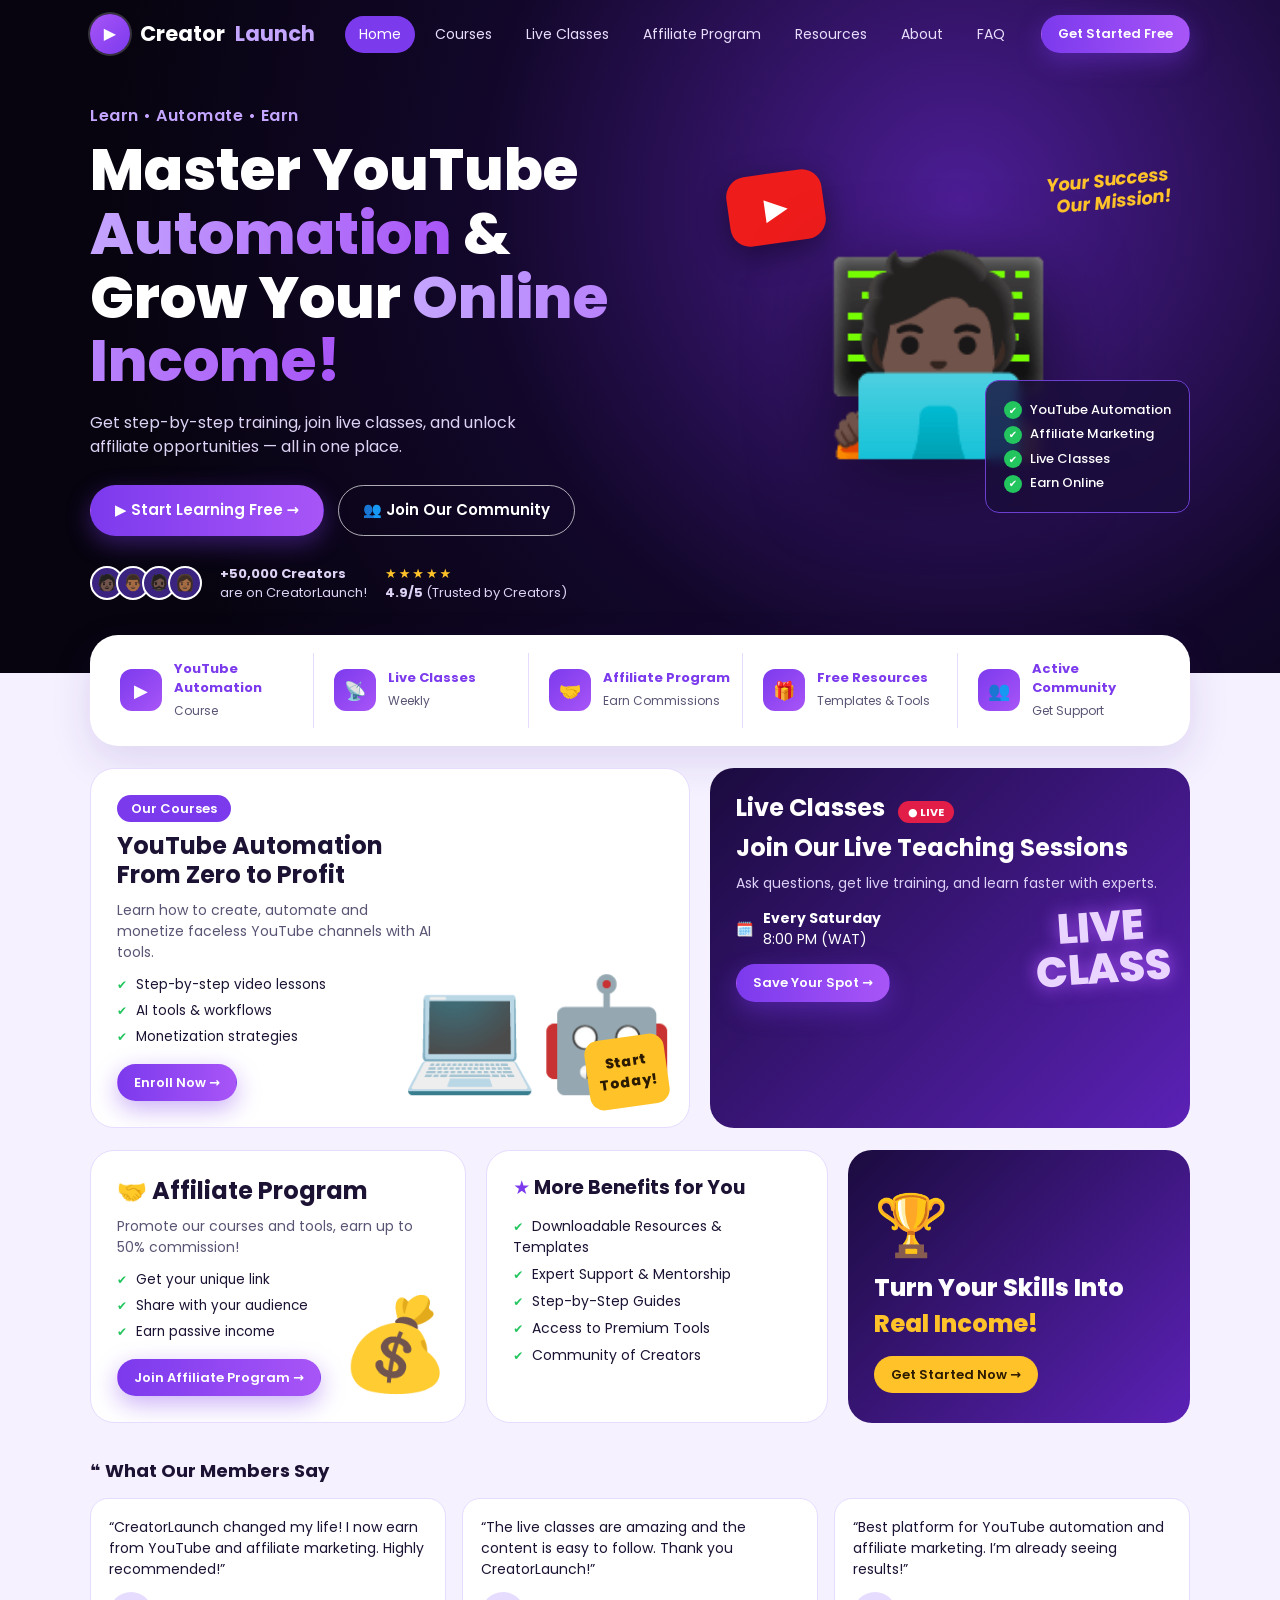
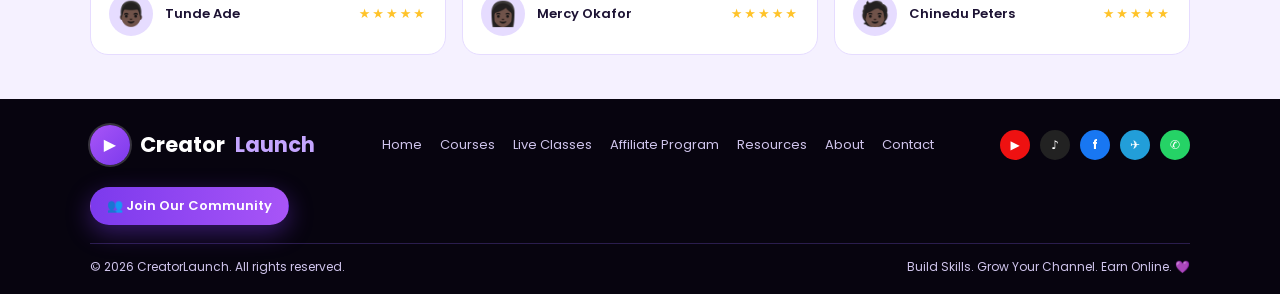
==== index.html @ 9a05396f "Rename CreatorLaunch Website.html to index.html" ====
<!DOCTYPE html>
<html lang="en">
<head>
<meta charset="utf-8">
<meta name="viewport" content="width=device-width, initial-scale=1, viewport-fit=cover">
<title>CreatorLaunch – Learn, Automate, Earn</title>
<link rel="stylesheet" href="https://fonts.googleapis.com/css2?family=Poppins:wght@400;500;600;700;800&display=swap">
<style>
:root{--bg:#07040f;--p:#7c3aed;--p2:#a855f7;--pl:#c4a5ff;--ink:#1c1233;--soft:#f5f1ff;--card:#fff;--muted:#5b5575;--gold:#ffc329;--green:#22c55e;--line:#e6dcff;
box-sizing:border-box;padding-top:env(safe-area-inset-top,0px);padding-bottom:env(safe-area-inset-bottom,0px)}
@media (prefers-color-scheme:dark){:root:not([data-theme="light"]){--soft:#150c2a;--card:#1d1238;--ink:#f3edff;--muted:#b9aedb;--line:#33215f}}
*{box-sizing:border-box;margin:0;padding:0}
html{scroll-behavior:smooth;scroll-padding-top:env(safe-area-inset-top,0px)}
body{font-family:Poppins,system-ui,sans-serif;background:var(--soft);color:var(--ink);line-height:1.5}
a{color:inherit;text-decoration:none}
.wrap{max-width:1140px;margin:0 auto;padding:0 20px}
.dark{background:radial-gradient(circle at 75% 30%,#4c1d95 0,#12072a 45%,#07040f 80%);color:#fff}
nav{display:flex;align-items:center;gap:22px;padding:14px 0;flex-wrap:wrap}
.logo{display:flex;align-items:center;gap:10px;font-weight:700;font-size:21px}
.logo b{color:var(--pl)}
.logo i{font-style:normal;width:40px;height:40px;border-radius:50%;background:linear-gradient(135deg,var(--p2),var(--p));display:grid;place-items:center;font-size:16px;box-shadow:0 0 0 2px #ffffff30}
.links{display:flex;gap:6px;margin-left:auto;font-size:14px;flex-wrap:wrap}
.links a{padding:8px 14px;border-radius:999px;color:#e8defc}
.links a.on,.links a:hover{background:var(--p);color:#fff}
.btn{display:inline-flex;align-items:center;gap:8px;padding:13px 24px;border-radius:999px;font-weight:600;font-size:15px;border:1.5px solid transparent;cursor:pointer;font-family:inherit}
.btn.pri{background:linear-gradient(90deg,var(--p),var(--p2));color:#fff;box-shadow:0 8px 24px #7c3aed66}
.btn.out{border-color:#ffffffaa;color:#fff;background:transparent}
.btn.gold{background:var(--gold);color:#2b1a00}
.btn.sm{padding:8px 16px;font-size:13px}
.hero{display:grid;grid-template-columns:1.15fr 1fr;gap:20px;align-items:center;padding:36px 0 70px}
.tag{color:var(--pl);font-weight:600;letter-spacing:.5px;margin-bottom:10px}
h1{font-size:clamp(34px,5.4vw,58px);line-height:1.1;font-weight:800}
h1 span{background:linear-gradient(90deg,var(--pl),var(--p2));-webkit-background-clip:text;background-clip:text;color:transparent}
.hero p.lead{margin:18px 0 26px;color:#ddd3f5;max-width:440px}
.cta{display:flex;gap:14px;flex-wrap:wrap}
.proof{display:flex;gap:18px;align-items:center;margin-top:28px;font-size:13px;color:#ddd3f5;flex-wrap:wrap}
.avs{display:flex}.avs span{width:34px;height:34px;border-radius:50%;border:2px solid #fff;margin-left:-8px;display:grid;place-items:center;font-size:16px;background:#3b2380}
.avs span:first-child{margin-left:0}
.stars{color:var(--gold);letter-spacing:2px}
.visual{position:relative;min-height:380px;display:grid;place-items:center}
.person{font-size:190px;filter:drop-shadow(0 20px 40px #0008)}
.yt{position:absolute;top:10px;left:8%;background:#ef1c1c;color:#fff;width:96px;height:70px;border-radius:20px;display:grid;place-items:center;font-size:30px;transform:rotate(-8deg);box-shadow:0 10px 30px #0006}
.checks{position:absolute;right:0;bottom:30px;background:#1a0d3acc;border:1px solid #6d3fd1;border-radius:14px;padding:14px 18px;font-size:13px;font-weight:500;backdrop-filter:blur(6px)}
.checks div::before{content:"✔";background:var(--green);color:#fff;border-radius:50%;width:18px;height:18px;display:inline-grid;place-items:center;font-size:10px;margin-right:8px}
.checks div{margin:5px 0}
.mission{position:absolute;right:4%;top:6px;color:var(--gold);font-weight:700;font-style:italic;text-align:right;transform:rotate(-6deg);font-size:18px;line-height:1.2}
.strip{margin-top:-38px;background:var(--card);border-radius:28px;box-shadow:0 14px 40px #4c1d9522;padding:18px;display:grid;grid-template-columns:repeat(5,1fr);gap:8px;position:relative}
.strip div{display:flex;gap:12px;align-items:center;padding:6px 12px;border-right:1px solid var(--line)}
.strip div:last-child{border:0}
.ic{width:42px;height:42px;border-radius:12px;background:linear-gradient(135deg,var(--p),var(--p2));display:grid;place-items:center;color:#fff;font-size:18px;flex:none}
.strip b{display:block;font-size:13px;color:var(--p)}.strip small{color:var(--muted);font-size:12px}
.grid{display:grid;gap:20px;margin-top:22px}
.g2{grid-template-columns:1.25fr 1fr}.g3{grid-template-columns:1.1fr 1fr 1fr}
.card{background:var(--card);border-radius:24px;padding:26px;border:1px solid var(--line);position:relative;overflow:hidden}
.card.d{background:linear-gradient(135deg,#1b0b3f,#5b21b6);color:#fff;border:0}
.badge{display:inline-block;background:var(--p);color:#fff;padding:4px 14px;border-radius:999px;font-size:13px;font-weight:600;margin-bottom:10px}
.live{background:#e11d48;color:#fff;font-size:11px;padding:3px 10px;border-radius:999px;margin-left:8px;font-weight:700}
h2{font-size:24px;line-height:1.2;font-weight:700}
.card p{color:var(--muted);font-size:14px;margin:10px 0}
.card.d p{color:#dcd0f7}
ul.ck{list-style:none;margin:12px 0 16px;font-size:13.5px}
ul.ck li{margin:6px 0}
ul.ck li::before{content:"✔";color:var(--green);margin-right:9px;font-size:12px}
.deco{position:absolute;right:14px;bottom:10px;font-size:110px;opacity:.95}
.sticker{position:absolute;right:22px;bottom:20px;background:var(--gold);color:#2b1a00;font-weight:800;padding:14px 12px;border-radius:14px;transform:rotate(-8deg);text-align:center;font-size:14px}
.copy{max-width:58%}
.when{display:flex;gap:10px;align-items:center;font-size:14px;margin:14px 0}
.glow{font-size:42px;font-weight:800;color:#e9d5ff;text-shadow:0 0 18px #a855f7;position:absolute;right:20px;top:50%;transform:translateY(-50%) rotate(-4deg);text-align:center;line-height:1}
.promo{display:flex;flex-direction:column;justify-content:center;font-size:24px;font-weight:800}
.promo span{color:var(--gold)}
h3{font-size:18px;font-weight:700;margin-bottom:12px}
h3.m{margin:34px 0 14px}
.tm{display:grid;grid-template-columns:repeat(3,1fr);gap:16px}
.t{background:var(--card);border:1px solid var(--line);border-radius:18px;padding:18px;font-size:14px}
.who{display:flex;align-items:center;gap:12px;margin-top:12px;font-size:13px;font-weight:600}
.who i{font-style:normal;width:44px;height:44px;border-radius:50%;background:var(--line);display:grid;place-items:center;font-size:24px}
.who .stars{margin-left:auto;font-size:13px}
footer{margin-top:44px;background:var(--bg);color:#cfc4ec;padding:26px 0 18px;font-size:13px}
footer .row{display:flex;gap:22px;align-items:center;flex-wrap:wrap}
footer nav2{display:flex;gap:18px;flex-wrap:wrap;margin:0 auto}
.soc{display:flex;gap:10px}.soc span{width:30px;height:30px;border-radius:50%;display:grid;place-items:center;color:#fff;font-weight:700;font-size:12px}
.copyr{display:flex;justify-content:space-between;border-top:1px solid #2a1d4d;margin-top:18px;padding-top:14px;font-size:12px;gap:10px;flex-wrap:wrap}
a:focus-visible,.btn:focus-visible{outline:3px solid var(--gold);outline-offset:2px}
@media(max-width:860px){
.hero,.g2,.g3,.tm{grid-template-columns:1fr}
.strip{grid-template-columns:1fr 1fr}.strip div{border:0}
.links{margin-left:0}.copy{max-width:100%}.deco,.sticker,.glow{position:static;display:block;margin-top:10px;transform:none}
.visual{min-height:300px}.person{font-size:140px}}
</style>
</head>
<body>
<header class="dark">
<div class="wrap">
<nav>
<a class="logo" href="#home"><i>▶</i>Creator<b>Launch</b></a>
<div class="links">
<a class="on" href="#home">Home</a><a href="#courses">Courses</a><a href="#live">Live Classes</a><a href="#affiliate">Affiliate Program</a><a href="#resources">Resources</a><a href="#about">About</a><a href="#faq">FAQ</a>
</div>
<a class="btn pri sm" href="#courses">Get Started Free</a>
</nav>
<section class="hero" id="home">
<div>
<p class="tag">Learn • Automate • Earn</p>
<h1>Master YouTube <span>Automation</span> &amp; Grow Your <span>Online Income!</span></h1>
<p class="lead">Get step-by-step training, join live classes, and unlock affiliate opportunities — all in one place.</p>
<div class="cta">
<a class="btn pri" href="#courses">▶ Start Learning Free →</a>
<a class="btn out" href="#community">👥 Join Our Community</a>
</div>
<div class="proof">
<div class="avs"><span>🧑🏿</span><span>👨🏾</span><span>🧔🏿</span><span>👩🏾</span></div>
<span><b>+50,000 Creators</b><br>are on CreatorLaunch!</span>
<span><span class="stars">★★★★★</span><br><b>4.9/5</b> (Trusted by Creators)</span>
</div>
</div>
<div class="visual">
<div class="mission">Your Success<br>Our Mission!</div>
<div class="yt">▶</div>
<div class="person">🧑🏿‍💻</div>
<div class="checks"><div>YouTube Automation</div><div>Affiliate Marketing</div><div>Live Classes</div><div>Earn Online</div></div>
</div>
</section>
</div>
</header>

<main class="wrap">
<div class="strip" id="resources">
<div><span class="ic">▶</span><span><b>YouTube Automation</b><small>Course</small></span></div>
<div><span class="ic">📡</span><span><b>Live Classes</b><small>Weekly</small></span></div>
<div><span class="ic">🤝</span><span><b>Affiliate Program</b><small>Earn Commissions</small></span></div>
<div><span class="ic">🎁</span><span><b>Free Resources</b><small>Templates &amp; Tools</small></span></div>
<div><span class="ic">👥</span><span><b>Active Community</b><small>Get Support</small></span></div>
</div>

<div class="grid g2">
<section class="card" id="courses">
<span class="badge">Our Courses</span>
<div class="copy">
<h2>YouTube Automation From Zero to Profit</h2>
<p>Learn how to create, automate and monetize faceless YouTube channels with AI tools.</p>
<ul class="ck"><li>Step-by-step video lessons</li><li>AI tools &amp; workflows</li><li>Monetization strategies</li></ul>
<a class="btn pri sm" href="#">Enroll Now →</a>
</div>
<span class="deco">💻🤖</span>
<span class="sticker">Start<br>Today!</span>
</section>
<section class="card d" id="live">
<h2>Live Classes <span class="live">● LIVE</span></h2>
<h2 style="margin-top:12px">Join Our Live Teaching Sessions</h2>
<p>Ask questions, get live training, and learn faster with experts.</p>
<div class="when">🗓️ <span><b>Every Saturday</b><br>8:00 PM (WAT)</span></div>
<a class="btn pri sm" href="#">Save Your Spot →</a>
<div class="glow">LIVE<br>CLASS</div>
</section>
</div>

<div class="grid g3">
<section class="card" id="affiliate">
<h2>🤝 Affiliate Program</h2>
<p>Promote our courses and tools, earn up to 50% commission!</p>
<ul class="ck" style="max-width:60%"><li>Get your unique link</li><li>Share with your audience</li><li>Earn passive income</li></ul>
<a class="btn pri sm" href="#">Join Affiliate Program →</a>
<span class="deco" style="font-size:90px">💰</span>
</section>
<section class="card">
<h2 style="font-size:19px"><span style="color:var(--p)">★</span> More Benefits for You</h2>
<ul class="ck" style="margin-top:16px;font-size:14px"><li>Downloadable Resources &amp; Templates</li><li>Expert Support &amp; Mentorship</li><li>Step-by-Step Guides</li><li>Access to Premium Tools</li><li>Community of Creators</li></ul>
</section>
<section class="card d promo">
<span style="font-size:60px">🏆</span>
Turn Your Skills Into <span>Real Income!</span>
<a class="btn gold sm" style="margin-top:14px;align-self:flex-start" href="#courses">Get Started Now →</a>
</section>
</div>

<h3 class="m" id="community">❝ What Our Members Say</h3>
<div class="tm">
<div class="t">“CreatorLaunch changed my life! I now earn from YouTube and affiliate marketing. Highly recommended!”<div class="who"><i>👨🏿</i>Tunde Ade<span class="stars">★★★★★</span></div></div>
<div class="t">“The live classes are amazing and the content is easy to follow. Thank you CreatorLaunch!”<div class="who"><i>👩🏿</i>Mercy Okafor<span class="stars">★★★★★</span></div></div>
<div class="t">“Best platform for YouTube automation and affiliate marketing. I’m already seeing results!”<div class="who"><i>🧑🏿</i>Chinedu Peters<span class="stars">★★★★★</span></div></div>
</div>
<span id="about"></span><span id="faq"></span>
</main>

<footer>
<div class="wrap">
<div class="row">
<a class="logo" href="#home" style="color:#fff"><i>▶</i>Creator<b>Launch</b></a>
<nav2><a href="#home">Home</a><a href="#courses">Courses</a><a href="#live">Live Classes</a><a href="#affiliate">Affiliate Program</a><a href="#resources">Resources</a><a href="#about">About</a><a href="#faq">Contact</a></nav2>
<div class="soc"><span style="background:#e11">▶</span><span style="background:#222">♪</span><span style="background:#1877f2">f</span><span style="background:#229ed9">✈</span><span style="background:#25d366">✆</span></div>
<a class="btn pri sm" href="#community">👥 Join Our Community</a>
</div>
<div class="copyr"><span>© 2026 CreatorLaunch. All rights reserved.</span><span>Build Skills. Grow Your Channel. Earn Online. 💜</span></div>
</div>
</footer>
</body>
</html>
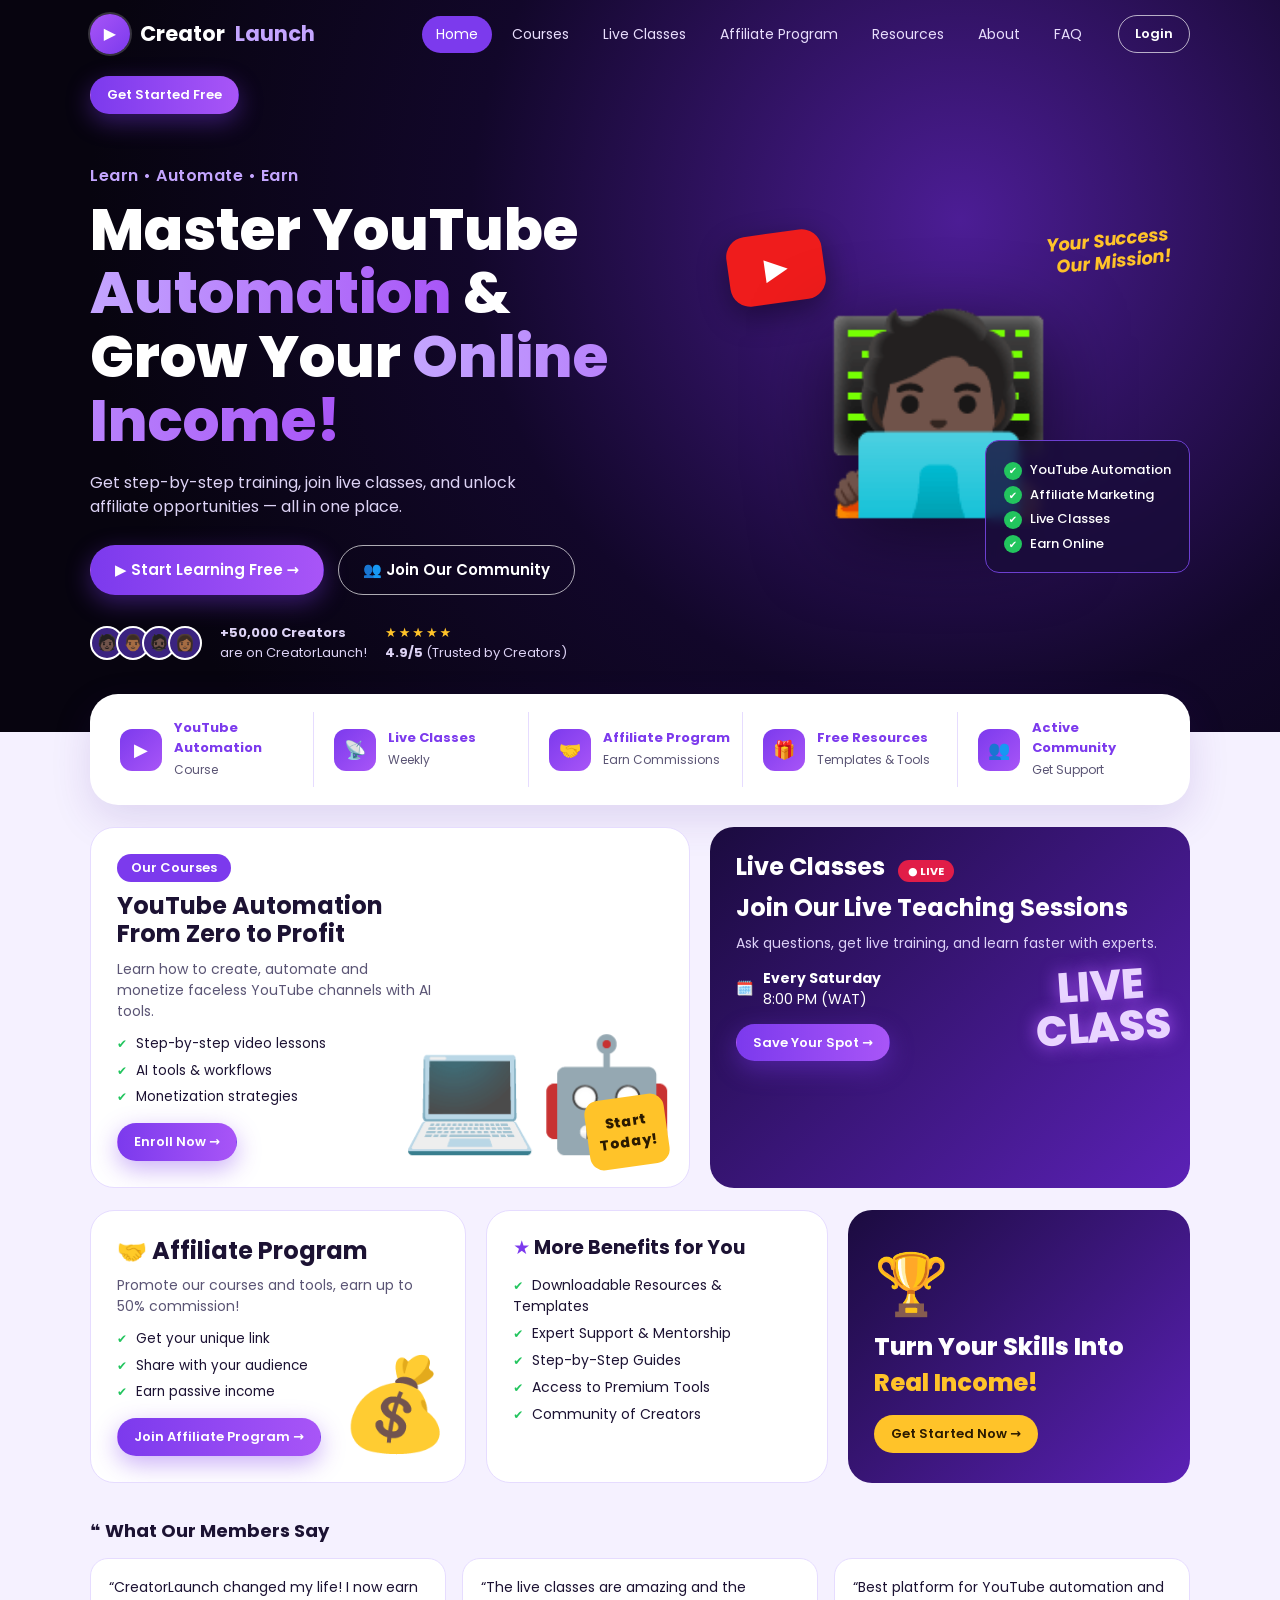
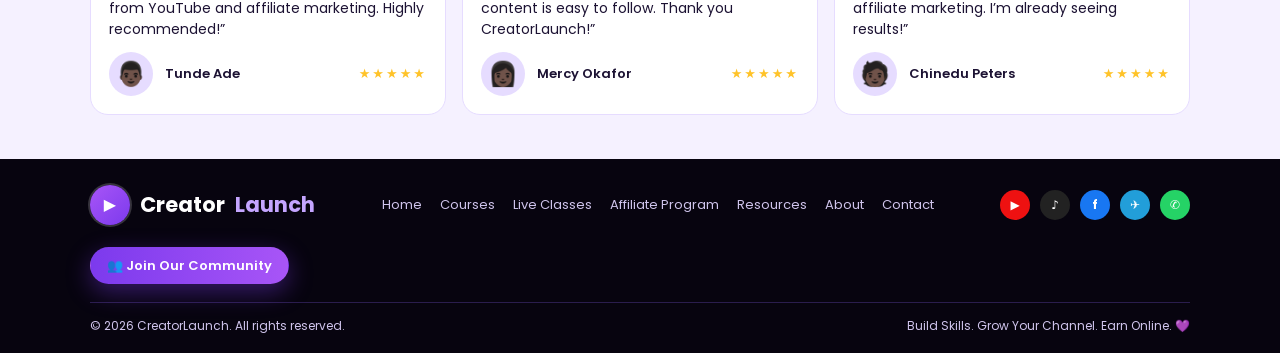
==== commit f80a2e34: "Add files via upload" ====
--- a/index.html
+++ b/index.html
@@ -96,7 +96,8 @@
 <div class="links">
 <a class="on" href="#home">Home</a><a href="#courses">Courses</a><a href="#live">Live Classes</a><a href="#affiliate">Affiliate Program</a><a href="#resources">Resources</a><a href="#about">About</a><a href="#faq">FAQ</a>
 </div>
-<a class="btn pri sm" href="#courses">Get Started Free</a>
+<a class="btn out sm" href="auth.html">Login</a>
+<a class="btn pri sm" href="auth.html?signup">Get Started Free</a>
 </nav>
 <section class="hero" id="home">
 <div>
@@ -104,8 +105,8 @@
 <h1>Master YouTube <span>Automation</span> &amp; Grow Your <span>Online Income!</span></h1>
 <p class="lead">Get step-by-step training, join live classes, and unlock affiliate opportunities — all in one place.</p>
 <div class="cta">
-<a class="btn pri" href="#courses">▶ Start Learning Free →</a>
-<a class="btn out" href="#community">👥 Join Our Community</a>
+<a class="btn pri" href="auth.html?signup">▶ Start Learning Free →</a>
+<a class="btn out" href="auth.html?signup">👥 Join Our Community</a>
 </div>
 <div class="proof">
 <div class="avs"><span>🧑🏿</span><span>👨🏾</span><span>🧔🏿</span><span>👩🏾</span></div>
@@ -139,7 +140,7 @@
 <h2>YouTube Automation From Zero to Profit</h2>
 <p>Learn how to create, automate and monetize faceless YouTube channels with AI tools.</p>
 <ul class="ck"><li>Step-by-step video lessons</li><li>AI tools &amp; workflows</li><li>Monetization strategies</li></ul>
-<a class="btn pri sm" href="#">Enroll Now →</a>
+<a class="btn pri sm" href="auth.html?signup">Enroll Now →</a>
 </div>
 <span class="deco">💻🤖</span>
 <span class="sticker">Start<br>Today!</span>
@@ -149,7 +150,7 @@
 <h2 style="margin-top:12px">Join Our Live Teaching Sessions</h2>
 <p>Ask questions, get live training, and learn faster with experts.</p>
 <div class="when">🗓️ <span><b>Every Saturday</b><br>8:00 PM (WAT)</span></div>
-<a class="btn pri sm" href="#">Save Your Spot →</a>
+<a class="btn pri sm" href="auth.html?signup">Save Your Spot →</a>
 <div class="glow">LIVE<br>CLASS</div>
 </section>
 </div>
@@ -159,7 +160,7 @@
 <h2>🤝 Affiliate Program</h2>
 <p>Promote our courses and tools, earn up to 50% commission!</p>
 <ul class="ck" style="max-width:60%"><li>Get your unique link</li><li>Share with your audience</li><li>Earn passive income</li></ul>
-<a class="btn pri sm" href="#">Join Affiliate Program →</a>
+<a class="btn pri sm" href="auth.html?signup">Join Affiliate Program →</a>
 <span class="deco" style="font-size:90px">💰</span>
 </section>
 <section class="card">
@@ -188,7 +189,7 @@
 <a class="logo" href="#home" style="color:#fff"><i>▶</i>Creator<b>Launch</b></a>
 <nav2><a href="#home">Home</a><a href="#courses">Courses</a><a href="#live">Live Classes</a><a href="#affiliate">Affiliate Program</a><a href="#resources">Resources</a><a href="#about">About</a><a href="#faq">Contact</a></nav2>
 <div class="soc"><span style="background:#e11">▶</span><span style="background:#222">♪</span><span style="background:#1877f2">f</span><span style="background:#229ed9">✈</span><span style="background:#25d366">✆</span></div>
-<a class="btn pri sm" href="#community">👥 Join Our Community</a>
+<a class="btn pri sm" href="auth.html?signup">👥 Join Our Community</a>
 </div>
 <div class="copyr"><span>© 2026 CreatorLaunch. All rights reserved.</span><span>Build Skills. Grow Your Channel. Earn Online. 💜</span></div>
 </div>
